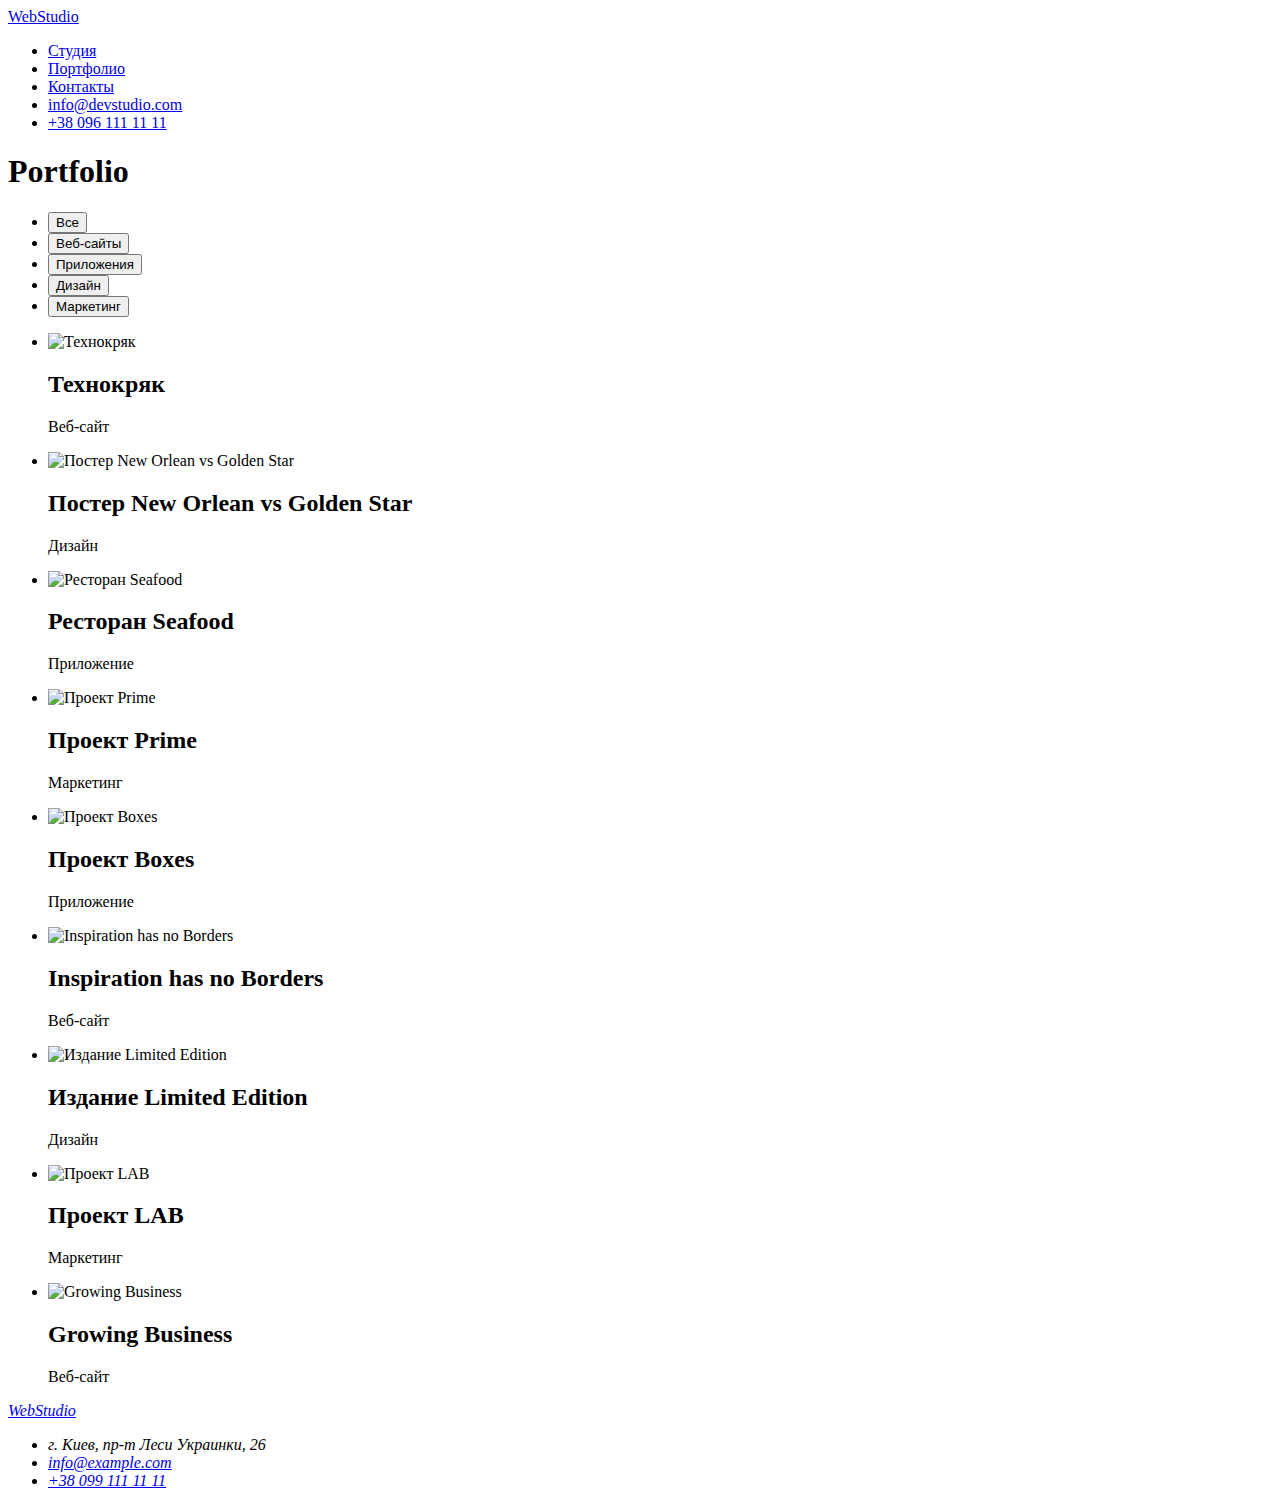
==== portfolio.html @ 1890d599 "Add files via upload" ====
<!DOCTYPE html>
<html lang="ru">
<head>
    <meta charset="UTF-8">
    <meta http-equiv="X-UA-Compatible" content="IE=edge">
    <meta name="viewport" content="width=device-width, initial-scale=1.0">
    <title>Portfolio</title>
    <link rel="stylesheet" href="./css/modern-normalize.css">
    <link rel="preconnect" href="https://fonts.gstatic.com">
    <link href="https://fonts.googleapis.com/css2?family=Raleway:wght@700&family=Roboto:wght@400;500;700&display=swap" rel="stylesheet"> 
    <link rel="stylesheet" href="./css/styles.css">
</head>
    <body>
        <header class="header">
            <div class="container">
                <div class="logo">
                    <a href="#" class="web">Web<span class="studio1">Studio</span></a>
                </div>                      
                    <ul class="menu">
                        <div>
                            <nav class="nav">
                            <li class="link"><a href="./index.html" >Студия</a></li>
                            <li class="active"><a href="#">Портфолио</a></li>
                            <li class="link"><a href="#contacts">Контакты</a></li>
                        
                            </nav>    
                        </div>
    
                                
                        <div class="contacts">   
                            <li><a href="mailto:info@devstudio.com">info@devstudio.com</a></li>
                            <li><a href="tel:+380961111111">+38 096 111 11 11</a></li>
                        </div>                                
                    </ul>           
            </div>     
        </header>
    <main>
        <section>
            <div class="container">
                <h1 class="hero-portfolio">Portfolio</h1>
                <div>             
                    <ul class="bar-buttons">
                        <li><button type="button" class="all">Все</button></li>
                        <li><button type="button" class="filtr-web">Веб-сайты</button></li>
                        <li><button type="button" class="filtr-app">Приложения</button></li>
                        <li><button type="button" class="filtr-design">Дизайн</button></li>
                        <li><button type="button" class="filtr-market">Маркетинг</button></li>
                    </ul>                   
                </div>
                <div class="portfolio">
                    <ul class="card-set">
                        <li class="item">
                            <div class="card">
                                <div class="card-thumb">
                                    <img src="./images/techno.jpg" alt="Технокряк">
                                </div>
                                <div class="card-content">
                                    <h2 class="project-title">Технокряк</h2>
                                    <p>Веб-сайт</p> 
                                </div>
                                  
                            </div>
                        </li>

                        <li class="item">
                            <div class="card">
                                <div class="card-thumb">
                                    <img src="./images/neworlean.jpg" alt="Постер New Orlean vs Golden Star">
                                </div>
                                <div class="card-content">
                                    <h2 class="project-title">Постер New Orlean vs Golden Star</h2>
                                    <p>Дизайн</p>
                                </div>
                                
                                                             
                            </div>
                        </li>

                        <li class="item">
                            <div class="card">
                                <div class="card-thumb">
                                    <img src="./images/seafood.jpg" alt="Ресторан Seafood">
                                </div>
                                <div class="card-content">
                                   <h2 class="project-title">Ресторан Seafood</h2>
                                    <p>Приложение</p> 
                                </div>
                                                                
                            </div>
                        </li>

                        <li class="item">
                            <div class="card">
                                <div class="card-thumb">
                                    <img src="./images/prime.jpg" alt="Проект Prime">
                                </div>
                                <div class="card-content">
                                    <h2 class="project-title">Проект Prime</h2>
                                    <p>Маркетинг</p>
                                </div>
                                                                
                            </div>
                        </li>

                        <li class="item">
                            <div class="card">
                                <div class="card-thumb">
                                    <img src="./images/boxes.jpg" alt="Проект Boxes">
                                </div>
                                <div class="card-content">
                                    <h2 class="project-title">Проект Boxes</h2>
                                    <p>Приложение</p>
                                </div>
                                                                
                            </div>
                        </li>

                        <li class="item">
                            <div class="card">
                                <div class="card-thumb">
                                    <img src="./images/inspiration.jpg" alt="Inspiration has no Borders">
                                </div>
                                <div class="card-content">
                                    <h2 class="project-title">Inspiration has no Borders</h2>
                                    <p>Веб-сайт</p>
                                </div>
                                                                
                            </div>
                        </li>

                        <li class="item">
                            <div class="card">
                                <div class="card-thumb">
                                    <img src="./images/limited.jpg" alt="Издание Limited Edition">
                                </div>
                                <div class="card-content">
                                    <h2 class="project-title">Издание Limited Edition</h2>
                                    <p>Дизайн</p>
                                </div>
                                                                
                            </div>
                        </li>

                        <li class="item">
                            <div class="card">
                                <div class="card-thumb">
                                    <img src="./images/lab.jpg" alt="Проект LAB">
                                </div>
                                <div class="card-content">
                                    <h2 class="project-title">Проект LAB</h2>
                                    <p>Маркетинг</p> 
                                </div>
                                                               
                            </div>
                        </li>
                        
                        <li class="item">
                            <div class="card">
                                <div class="card-thumb">
                                    <img src="./images/business.jpg" alt="Growing Business">
                                </div>
                                <div class="card-content">
                                   <h2 class="project-title">Growing Business</h2>
                                    <p>Веб-сайт</p> 
                                </div>
                                                                
                            </div>
                        </li>
                    </ul>
                </div>
            </div>    
        </section>
    </main>
    <footer class="footer">
        <div class="container">
            <address id="contacts" class="adress"> 
                <div class="logo"><a href="#" class="web">Web<span class="studio2">Studio</span></a></div>
                <ul>
                    <li>
                        г. Киев, пр-т Леси Украинки, 26
                    </li>
                    <li class="adress-link">
                        <a href="mailto:info@example.com">info@example.com</a>
                    </li>
                    <li class="adress-link">
                        <a href="tel:+380991111111">+38 099 111 11 11</a>
                    </li>
                </ul> 
            </address>
        </div>
    </footer>
    </body>
</html>
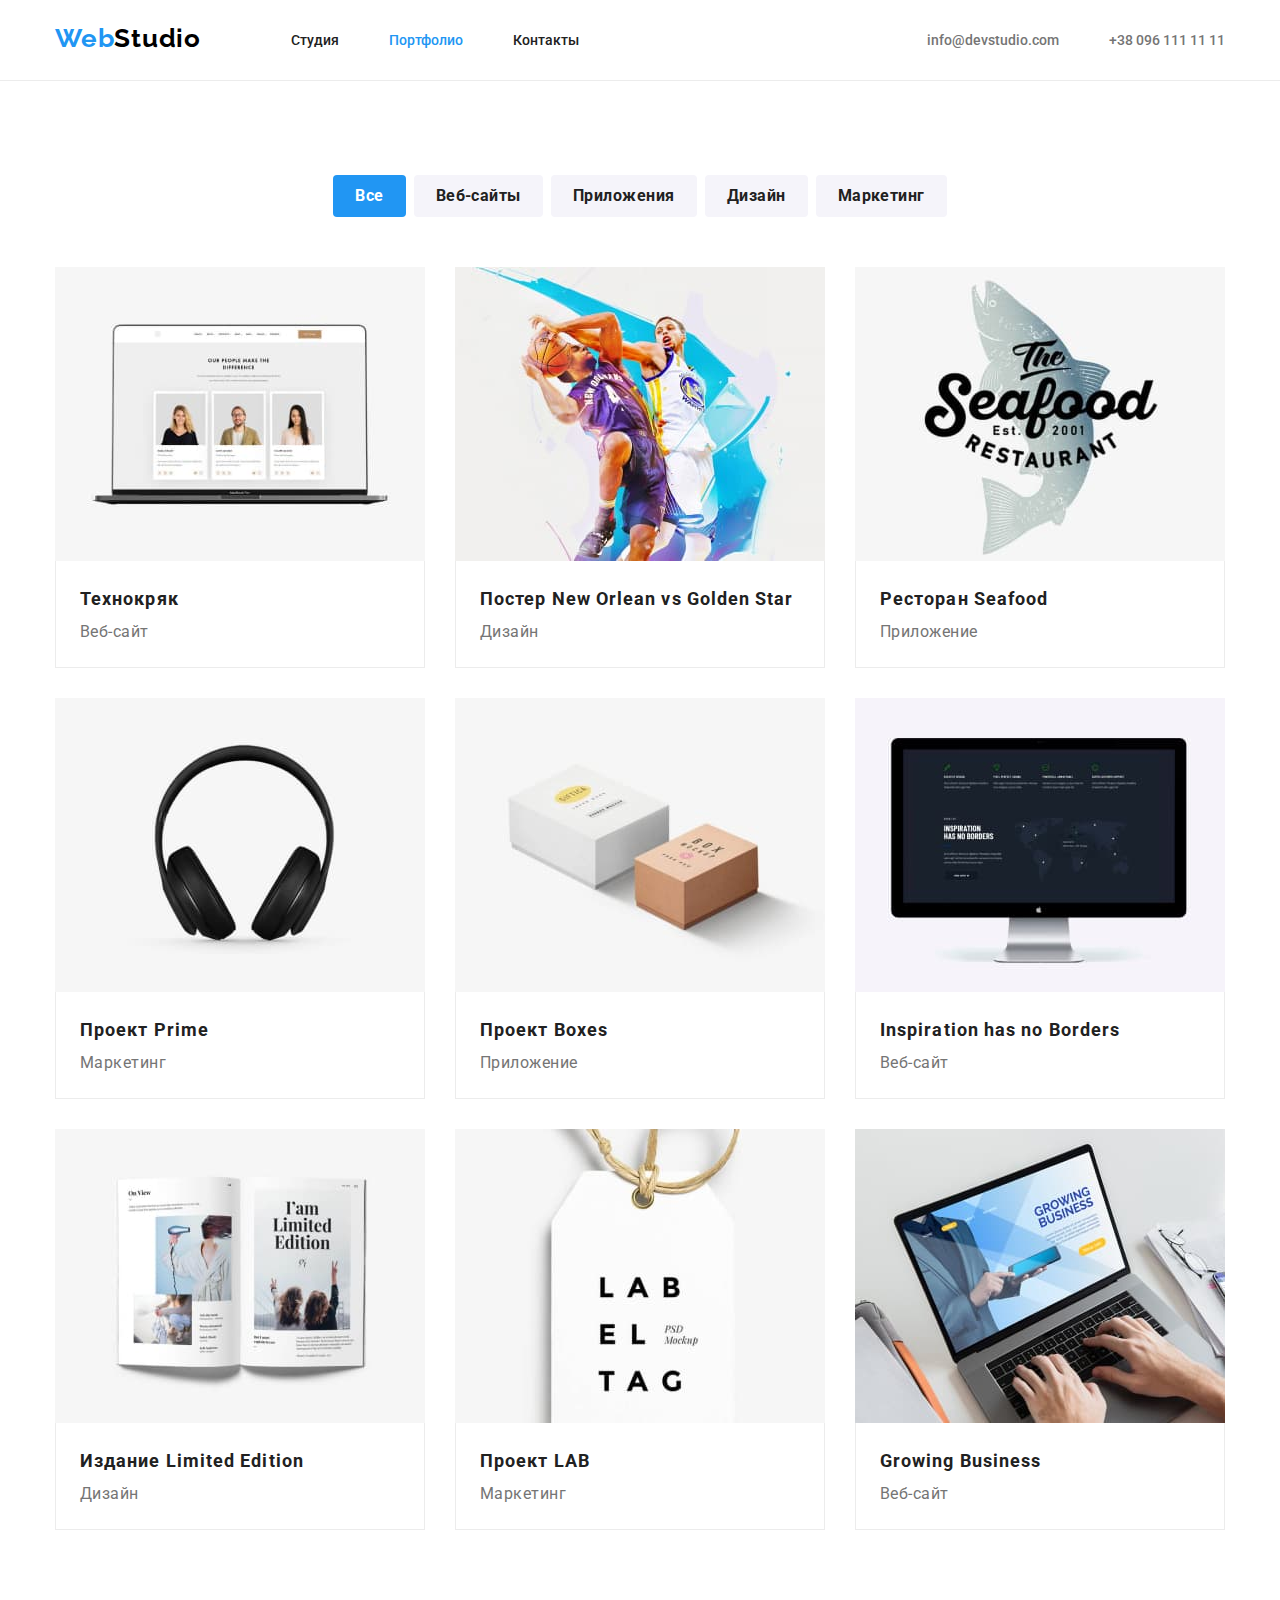
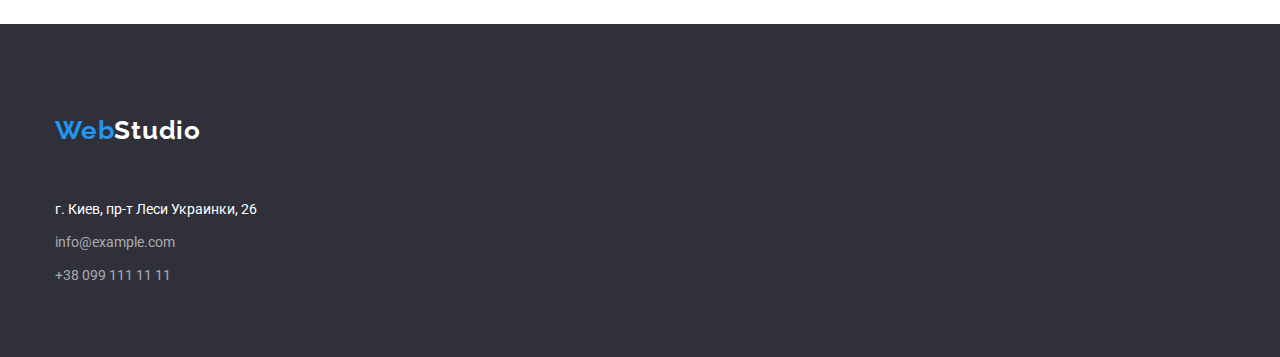
==== commit 0440ceee: "sprite" ====
--- a/portfolio.html
+++ b/portfolio.html
@@ -13,162 +13,173 @@
     <body>
         <header class="header">
             <div class="container">
-                <div class="logo">
-                    <a href="#" class="web">Web<span class="studio1">Studio</span></a>
-                </div>                      
+                <nav class="nav">
+                    <div class="logo">
+                        <a href="#" class="web">Web<span class="studio1">Studio</span></a>
+                    </div> 
+
                     <ul class="menu">
-                        <div>
-                            <nav class="nav">
-                            <li class="link"><a href="./index.html" >Студия</a></li>
-                            <li class="active"><a href="#">Портфолио</a></li>
-                            <li class="link"><a href="#contacts">Контакты</a></li>
-                        
-                            </nav>    
-                        </div>
-    
-                                
-                        <div class="contacts">   
-                            <li><a href="mailto:info@devstudio.com">info@devstudio.com</a></li>
-                            <li><a href="tel:+380961111111">+38 096 111 11 11</a></li>
-                        </div>                                
-                    </ul>           
+                        <li class="link">
+                            <a href="./index.html" >Студия</a>
+                        </li>
+
+                        <li class="active">
+                            <a href="#portfolio">Портфолио</a>
+                        </li>
+
+                        <li class="link">
+                            <a href="#contacts">Контакты</a>
+                        </li>
+                    </ul>                                   
+                </nav>
+
+                <ul class="contacts">  
+                    <li>
+                        <a href="mailto:info@devstudio.com">info@devstudio.com</a>
+                    </li>
+
+                    <li>
+                        <a href="tel:+380961111111">+38 096 111 11 11</a>
+                    </li>
+                </ul>                                                                                
             </div>     
         </header>
     <main>
-        <section>
+        <section class="section portfolio">
             <div class="container">
                 <h1 class="hero-portfolio">Portfolio</h1>
-                <div>             
-                    <ul class="bar-buttons">
-                        <li><button type="button" class="all">Все</button></li>
-                        <li><button type="button" class="filtr-web">Веб-сайты</button></li>
-                        <li><button type="button" class="filtr-app">Приложения</button></li>
-                        <li><button type="button" class="filtr-design">Дизайн</button></li>
-                        <li><button type="button" class="filtr-market">Маркетинг</button></li>
-                    </ul>                   
-                </div>
-                <div class="portfolio">
-                    <ul class="card-set">
-                        <li class="item">
-                            <div class="card">
-                                <div class="card-thumb">
-                                    <img src="./images/techno.jpg" alt="Технокряк">
-                                </div>
-                                <div class="card-content">
-                                    <h2 class="project-title">Технокряк</h2>
-                                    <p>Веб-сайт</p> 
-                                </div>
-                                  
-                            </div>
-                        </li>
-
-                        <li class="item">
-                            <div class="card">
-                                <div class="card-thumb">
-                                    <img src="./images/neworlean.jpg" alt="Постер New Orlean vs Golden Star">
-                                </div>
-                                <div class="card-content">
-                                    <h2 class="project-title">Постер New Orlean vs Golden Star</h2>
-                                    <p>Дизайн</p>
-                                </div>
+             
+                <ul class="bar-buttons">
+                    <li><button type="button" class="all">Все</button></li>
+                    <li><button type="button" class="filtr-web">Веб-сайты</button></li>
+                    <li><button type="button" class="filtr-app">Приложения</button></li>
+                    <li><button type="button" class="filtr-design">Дизайн</button></li>
+                    <li><button type="button" class="filtr-market">Маркетинг</button></li>
+                </ul>                   
+        
+            
+                <ul class="card-set">
+                    <li class="item">
+                        <div class="card">
+                            <div class="card-thumb">
+                                <img src="./images/techno.jpg" alt="Технокряк">
+                            </div>
+                            <div class="card-content">
+                                <h2 class="project-title">Технокряк</h2>
+                                <p>Веб-сайт</p> 
+                            </div>
                                 
-                                                             
-                            </div>
-                        </li>
-
-                        <li class="item">
-                            <div class="card">
-                                <div class="card-thumb">
-                                    <img src="./images/seafood.jpg" alt="Ресторан Seafood">
-                                </div>
-                                <div class="card-content">
-                                   <h2 class="project-title">Ресторан Seafood</h2>
-                                    <p>Приложение</p> 
-                                </div>
-                                                                
-                            </div>
-                        </li>
-
-                        <li class="item">
-                            <div class="card">
-                                <div class="card-thumb">
-                                    <img src="./images/prime.jpg" alt="Проект Prime">
-                                </div>
-                                <div class="card-content">
-                                    <h2 class="project-title">Проект Prime</h2>
-                                    <p>Маркетинг</p>
-                                </div>
-                                                                
-                            </div>
-                        </li>
-
-                        <li class="item">
-                            <div class="card">
-                                <div class="card-thumb">
-                                    <img src="./images/boxes.jpg" alt="Проект Boxes">
-                                </div>
-                                <div class="card-content">
-                                    <h2 class="project-title">Проект Boxes</h2>
-                                    <p>Приложение</p>
-                                </div>
-                                                                
-                            </div>
-                        </li>
-
-                        <li class="item">
-                            <div class="card">
-                                <div class="card-thumb">
-                                    <img src="./images/inspiration.jpg" alt="Inspiration has no Borders">
-                                </div>
-                                <div class="card-content">
-                                    <h2 class="project-title">Inspiration has no Borders</h2>
-                                    <p>Веб-сайт</p>
-                                </div>
-                                                                
-                            </div>
-                        </li>
-
-                        <li class="item">
-                            <div class="card">
-                                <div class="card-thumb">
-                                    <img src="./images/limited.jpg" alt="Издание Limited Edition">
-                                </div>
-                                <div class="card-content">
-                                    <h2 class="project-title">Издание Limited Edition</h2>
-                                    <p>Дизайн</p>
-                                </div>
-                                                                
-                            </div>
-                        </li>
-
-                        <li class="item">
-                            <div class="card">
-                                <div class="card-thumb">
-                                    <img src="./images/lab.jpg" alt="Проект LAB">
-                                </div>
-                                <div class="card-content">
-                                    <h2 class="project-title">Проект LAB</h2>
-                                    <p>Маркетинг</p> 
-                                </div>
-                                                               
-                            </div>
-                        </li>
-                        
-                        <li class="item">
-                            <div class="card">
-                                <div class="card-thumb">
-                                    <img src="./images/business.jpg" alt="Growing Business">
-                                </div>
-                                <div class="card-content">
-                                   <h2 class="project-title">Growing Business</h2>
-                                    <p>Веб-сайт</p> 
-                                </div>
-                                                                
-                            </div>
-                        </li>
-                    </ul>
-                </div>
-            </div>    
+                        </div>
+                    </li>
+
+                    <li class="item">
+                        <div class="card">
+                            <div class="card-thumb">
+                                <img src="./images/neworlean.jpg" alt="Постер New Orlean vs Golden Star">
+                            </div>
+                            <div class="card-content">
+                                <h2 class="project-title">Постер New Orlean vs Golden Star</h2>
+                                <p>Дизайн</p>
+                            </div>
+                            
+                                                            
+                        </div>
+                    </li>
+
+                    <li class="item">
+                        <div class="card">
+                            <div class="card-thumb">
+                                <img src="./images/seafood.jpg" alt="Ресторан Seafood">
+                            </div>
+                            <div class="card-content">
+                                <h2 class="project-title">Ресторан Seafood</h2>
+                                <p>Приложение</p> 
+                            </div>
+                                                            
+                        </div>
+                    </li>
+
+                    <li class="item">
+                        <div class="card">
+                            <div class="card-thumb">
+                                <img src="./images/prime.jpg" alt="Проект Prime">
+                            </div>
+                            <div class="card-content">
+                                <h2 class="project-title">Проект Prime</h2>
+                                <p>Маркетинг</p>
+                            </div>
+                                                            
+                        </div>
+                    </li>
+
+                    <li class="item">
+                        <div class="card">
+                            <div class="card-thumb">
+                                <img src="./images/boxes.jpg" alt="Проект Boxes">
+                            </div>
+                            <div class="card-content">
+                                <h2 class="project-title">Проект Boxes</h2>
+                                <p>Приложение</p>
+                            </div>
+                                                            
+                        </div>
+                    </li>
+
+                    <li class="item">
+                        <div class="card">
+                            <div class="card-thumb">
+                                <img src="./images/inspiration.jpg" alt="Inspiration has no Borders">
+                            </div>
+                            <div class="card-content">
+                                <h2 class="project-title">Inspiration has no Borders</h2>
+                                <p>Веб-сайт</p>
+                            </div>
+                                                            
+                        </div>
+                    </li>
+
+                    <li class="item">
+                        <div class="card">
+                            <div class="card-thumb">
+                                <img src="./images/limited.jpg" alt="Издание Limited Edition">
+                            </div>
+                            <div class="card-content">
+                                <h2 class="project-title">Издание Limited Edition</h2>
+                                <p>Дизайн</p>
+                            </div>
+                                                            
+                        </div>
+                    </li>
+
+                    <li class="item">
+                        <div class="card">
+                            <div class="card-thumb">
+                                <img src="./images/lab.jpg" alt="Проект LAB">
+                            </div>
+                            <div class="card-content">
+                                <h2 class="project-title">Проект LAB</h2>
+                                <p>Маркетинг</p> 
+                            </div>
+                                                            
+                        </div>
+                    </li>
+                    
+                    <li class="item">
+                        <div class="card">
+                            <div class="card-thumb">
+                                <img src="./images/business.jpg" alt="Growing Business">
+                            </div>
+                            <div class="card-content">
+                                <h2 class="project-title">Growing Business</h2>
+                                <p>Веб-сайт</p> 
+                            </div>
+                                                            
+                        </div>
+                    </li>
+            
+        
+                </ul>
+            </div>
         </section>
     </main>
     <footer class="footer">
--- a/css/styles.css
+++ b/css/styles.css
@@ -0,0 +1,402 @@
+:root {
+    --pretty-color: #2196F3;
+    --while-color: #FFFFFF;
+    --header-color: #212121;
+    --text-color: #757575;
+    --border-color: #ECECEC;
+    --background-about-color: #2F303A;
+    --backgroung-team-color: #F5F4FA;
+    --footer-color: #2F303A;
+    --adress-link-color: rgba(255, 255, 255, 0.6);
+    --main-font: Roboto, sans-serif;
+    --logo-font: Raleway, sans-serif;
+    --black-color: #000000;
+    --button-color: #F5F4FA;
+    --button-hover: #188CE8;
+    --body-color: #E5E5E5;
+    --card-set-gap: 30px;
+
+
+}
+/*------Global Styles------*/
+html {
+    box-sizing: border-box;
+    /* width: 1600px;
+    background-color: var(--body-color); */
+
+}
+*,
+::before,
+::after
+{
+ 
+    margin: 0 auto;
+    padding: 0;
+}
+
+body {
+    font-family: var(--main-font);
+    text-decoration: none;
+    background-color:var(--body-color) ;
+    color: var(--text-color);
+    background-color: var(--while-color);
+}
+/* header,
+
+section,
+footer {
+    width: 1600px;
+    background-color: var(--while-color);
+} */
+ul {
+    list-style: none;
+    margin: 0; 
+
+} 
+a {
+    display: inline-block;
+    color: inherit;
+    text-decoration: none;
+}
+
+img {
+    display: block;
+    max-width: 100%;
+}
+
+.container {
+    width: 1200px;
+    padding: 0 15px; 
+
+}
+.section {
+  
+    padding-top: 94px;
+    padding-bottom: 94px;
+ }
+ /* section .container {
+    padding-top: 94px;
+    padding-bottom: 94px;
+ } */
+
+
+/*-------Header Section---------*/
+.header {
+    box-sizing: border-box;
+    background-color: var(--while-color);
+    color: var(--header-color);
+    font-weight: 500;
+    font-size: 14px;
+    border-bottom: solid 1px var(--border-color);
+
+}
+
+/*---Logo---*/
+.logo {
+    padding-top: 24px;
+    padding-bottom: 25px;
+    margin-left: 0;
+    margin-right: 40px;
+    font-family: var(--logo-font);
+    font-size: 26px;
+    font-weight: 700;
+    letter-spacing: 0.03em;
+    align-items: center;
+}
+.web {
+    color: var(--pretty-color);   
+}
+.studio1 {
+    color: var(--black-color);
+}
+
+.studio2 {
+    color: var(--while-color);
+}
+/*---Logo---*/
+
+ .header .container { 
+    display: flex;
+    align-items: center;
+} 
+
+ .menu {   
+    display: flex;
+ } 
+.menu a {
+    padding: 32px 0;
+}
+ 
+.nav { 
+display: flex;
+margin-left: 0;
+margin-right: auto;
+}
+
+.nav li {
+    display: flex;
+    margin-left: 50px;
+
+}
+
+.contacts {
+     display: flex;
+    margin-right: 0;
+    color: var(--text-color);
+ }  
+.contacts li {
+    margin-left: 50px;
+}
+ .contacts a {
+    padding: 32px 0;
+ } 
+
+.nav a:hover,
+.nav a:focus,
+.contacts a:hover,
+.contacts a:focus
+ {
+    color: var(--pretty-color);
+}
+.active {
+    color: var(--pretty-color);
+}
+/*----------Hero Section--------*/
+.icon {
+    fill: var(--pretty-color);
+    stroke: var(--pretty-color);
+}
+.hero {
+    height: 600px;
+    background-color: var(--background-about-color);
+    color: var(--header-color);
+    text-align: center;
+    font-size: 36px;
+    font-weight: 700;
+}
+.hero-content {
+    width: 660px;
+    color: var(--while-color);
+    padding-top: 106px;
+
+}
+.hero-title {
+    font-size: 44px;
+    font-weight: 900;
+    line-height: 1.363;
+    letter-spacing: 0.06em;
+    text-transform: uppercase;
+    margin-bottom: 30px;
+  
+}
+
+.sign-in {
+    font-size: 16px;
+    font-weight: 700;
+    line-height: 1.875;
+    padding: 10px 32px; 
+    background-color: var(--pretty-color);
+    color: var(--while-color);
+    border: 0;
+    border-radius: 4px;
+    cursor: pointer;
+}
+.sign-in:hover {
+    background-color: var(--button-hover);
+}
+
+/*----------Features Section---------*/
+.features {
+    font-size: 14px;
+    letter-spacing: 0.03em;
+    color: var(--text-color);    
+}    
+.features ul {
+    display: flex;
+}
+.features-title {
+    color: transparent;
+    font-size: 0;
+ 
+}
+.feature {
+    width: 270px;
+    margin-left: 0;
+    line-height: 1.714;
+    letter-spacing: 0.03em;
+}
+
+.feature-title {
+    font-size: 14px;
+    font-weight: bold;
+    color: var(--header-color);
+    text-transform: uppercase;
+    margin-bottom: 10px;
+}
+/*--------Studio Section---------*/
+ .studio {
+    font-size: 16px;
+    letter-spacing: 0.03em;
+    padding-top: 0;
+}
+/* .studio .container {
+    padding-top: 0;
+} */
+.studio ul {
+    display: flex;
+}
+ .studio-title {
+    color: var(--header-color);
+    font-size: 36px;
+    font-weight: bold;
+    margin-bottom: 50px;
+    text-align: center;
+}
+
+ /*--------Team Section-----------*/
+.team {
+    font-size: 16px;
+    letter-spacing: 0.03em;
+    background-color: var(--backgroung-team-color);
+    text-align: center;
+
+
+ }
+ .team ul {
+     display: flex;
+ }
+.team-title {
+    color: var(--header-color);
+    font-size: 36px;
+    font-weight: 700;
+    margin-bottom: 50px;
+    text-align: center;
+   
+ 
+}
+.member {
+    background: var(--while-color);
+    box-shadow: 0px 1px 3px rgba(0, 0, 0, 0.12),
+    0px 1px 1px rgba(0, 0, 0, 0.14), 
+    0px 2px 1px rgba(0, 0, 0, 0.2);
+    border-radius: 0px 0px 4px 4px;
+}
+.member p{
+    padding-bottom: 2em;
+}
+.name {
+    color: var(--header-color);
+    font-weight: 500;
+    text-align: center;
+    margin-top: 2.3em;
+    margin-bottom: 1em;
+} 
+
+
+/*------Footer Section-------*/   
+.footer {
+    /* width: 1600px; */
+    background-color: var(--footer-color);
+    box-sizing: border-box;
+    color:var(--while-color);
+    font-size: 14px;
+    line-height: 1.714;
+    padding-bottom: 60px;
+    padding-top: 60px;
+}
+.footer li {
+    margin-bottom: 9px;
+}
+.footer .logo {
+    margin-bottom: 20px;
+}
+.adress {
+    font-style: normal;
+   
+}
+.adress-link {
+    color: var(--adress-link-color);
+}
+
+.adress-link a:hover,
+.adress-link a:focus {
+    color: var(--pretty-color);
+}
+
+/*--------------------Portfolio--------------------------*/
+
+.hero-portfolio {
+   color: transparent;
+    font-size: 0; 
+}
+
+
+/* -------Buttons bar--------- */
+
+.bar-buttons {
+    display: flex;
+    justify-content: center;
+    margin-bottom: 50px;
+}
+.bar-buttons li {
+    margin: 0 4px;
+}
+button {
+    font-size: 16px;
+    font-weight: 700;
+    line-height: 1.875;
+    padding: 6px 22px; 
+    letter-spacing: 0.03em;
+    background-color: var(--button-color);
+    color: var(--header-color);
+    border: 0;
+    border-radius: 4px;
+    cursor: pointer;   
+}
+
+.all,
+button:focus,
+button:hover {
+    background-color: var(--pretty-color);
+    color: var(--while-color);
+} 
+
+/* ----------Projects----------- */
+.portfolio {
+
+    font-size: 16px;
+    color: var(--text-color);
+    line-height: 1.875;
+    letter-spacing: 0.03em;
+}
+
+.card-set {
+    display: flex;
+    flex-wrap: wrap;
+    margin: 0;
+    padding: 0;
+    margin-left: calc( -1 * var(--card-set-gap));
+    margin-top: calc( -1 * var(--card-set-gap));
+
+}
+
+.card-set > .item {
+    
+    flex-basis: (100% / 3 - 30px);
+    margin-left: var(--card-set-gap);
+    margin-top: var(--card-set-gap);
+}
+.project-title {
+    color: var(--header-color);
+    font-size: 18px;
+    font-weight: 700;
+    line-height: 2;
+    letter-spacing: 0.06em;
+}
+.card-content {
+    padding: 20px 24px;
+    border-left: 1px solid var(--border-color);
+    border-right: 1px solid var(--border-color);
+    border-bottom: 1px solid var(--border-color);
+} 
+
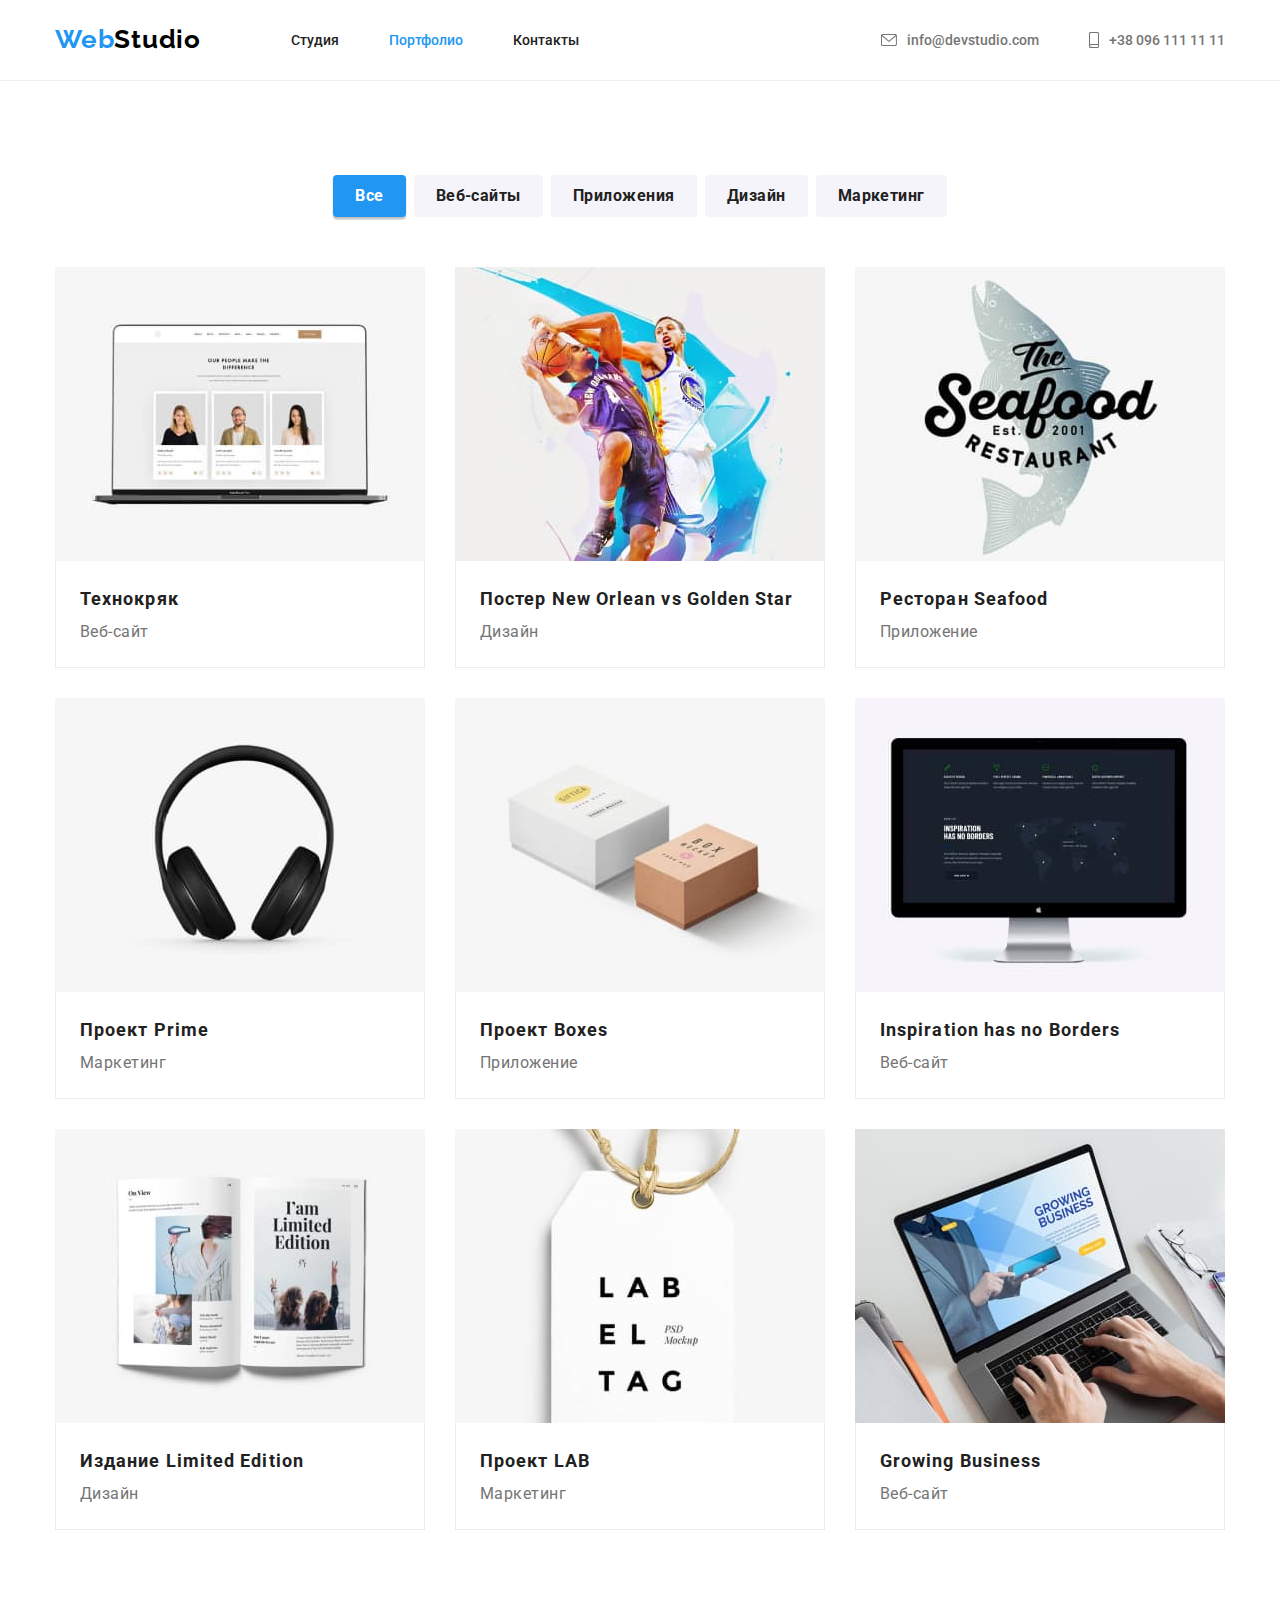
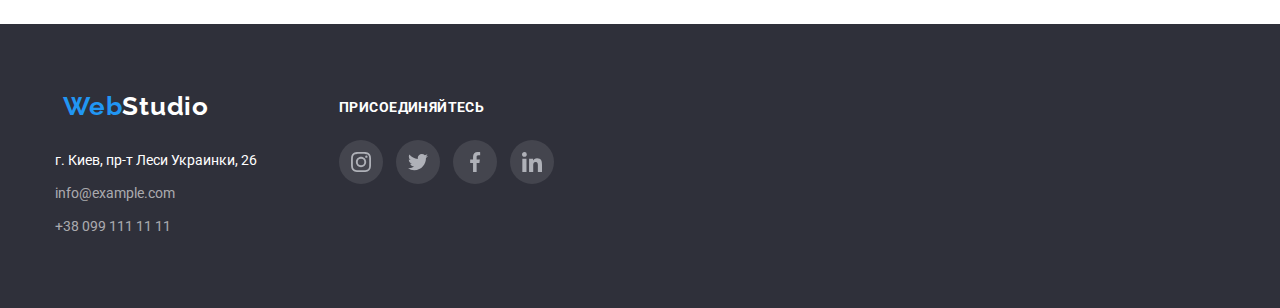
==== commit 6fadcdd6: "homework 4" ====
--- a/portfolio.html
+++ b/portfolio.html
@@ -34,14 +34,19 @@
                 </nav>
 
                 <ul class="contacts">  
-                    <li>
-                        <a href="mailto:info@devstudio.com">info@devstudio.com</a>
-                    </li>
-
-                    <li>
-                        <a href="tel:+380961111111">+38 096 111 11 11</a>
-                    </li>
-                </ul>                                                                                
+                    <li class="contact">
+                        <a href="mailto:info@devstudio.com">
+                            <svg class="contacts-icon envelope">
+                                <use href="./images/icons/sprite.svg#icon-envelope"></use></svg>
+                            info@devstudio.com</a>
+                    </li>
+                    <li class="contact">
+                        <a href="tel:+380961111111">
+                            <svg class="contacts-icon smartphone">
+                                <use href="./images/icons/sprite.svg#icon-smartphone"></use></svg> 
+                            +38 096 111 11 11</a>
+                    </li>
+                </ul>                                                                                  
             </div>     
         </header>
     <main>
@@ -59,7 +64,7 @@
         
             
                 <ul class="card-set">
-                    <li class="item">
+                    <li class="item project">
                         <div class="card">
                             <div class="card-thumb">
                                 <img src="./images/techno.jpg" alt="Технокряк">
@@ -72,7 +77,7 @@
                         </div>
                     </li>
 
-                    <li class="item">
+                    <li class="item project">
                         <div class="card">
                             <div class="card-thumb">
                                 <img src="./images/neworlean.jpg" alt="Постер New Orlean vs Golden Star">
@@ -86,7 +91,7 @@
                         </div>
                     </li>
 
-                    <li class="item">
+                    <li class="item project">
                         <div class="card">
                             <div class="card-thumb">
                                 <img src="./images/seafood.jpg" alt="Ресторан Seafood">
@@ -99,7 +104,7 @@
                         </div>
                     </li>
 
-                    <li class="item">
+                    <li class="item project">
                         <div class="card">
                             <div class="card-thumb">
                                 <img src="./images/prime.jpg" alt="Проект Prime">
@@ -112,7 +117,7 @@
                         </div>
                     </li>
 
-                    <li class="item">
+                    <li class="item project">
                         <div class="card">
                             <div class="card-thumb">
                                 <img src="./images/boxes.jpg" alt="Проект Boxes">
@@ -125,7 +130,7 @@
                         </div>
                     </li>
 
-                    <li class="item">
+                    <li class="item project">
                         <div class="card">
                             <div class="card-thumb">
                                 <img src="./images/inspiration.jpg" alt="Inspiration has no Borders">
@@ -138,7 +143,7 @@
                         </div>
                     </li>
 
-                    <li class="item">
+                    <li class="item project">
                         <div class="card">
                             <div class="card-thumb">
                                 <img src="./images/limited.jpg" alt="Издание Limited Edition">
@@ -151,7 +156,7 @@
                         </div>
                     </li>
 
-                    <li class="item">
+                    <li class="item project">
                         <div class="card">
                             <div class="card-thumb">
                                 <img src="./images/lab.jpg" alt="Проект LAB">
@@ -164,7 +169,7 @@
                         </div>
                     </li>
                     
-                    <li class="item">
+                    <li class="item project">
                         <div class="card">
                             <div class="card-thumb">
                                 <img src="./images/business.jpg" alt="Growing Business">
@@ -198,6 +203,46 @@
                     </li>
                 </ul> 
             </address>
+            <div class="socialmedia">
+                <h2>присоединяйтесь</h2>
+                <ul class="icons-list">
+                    <li>
+                        <a href="#">
+                            <svg class="icon">
+                                <use href="./images/icons/sprite.svg#icon-instagram">
+                                </use>
+                            </svg>
+                        </a>
+                    </li>
+         
+                    <li>
+                        <a href="#">
+                            <svg class="icon">
+                                <use href="./images/icons/sprite.svg#icon-twitter">
+                                </use>
+                            </svg>
+                        </a>
+                    </li>
+
+                    <li>
+                        <a href="#">
+                            <svg class="icon">
+                                <use href="./images/icons/sprite.svg#icon-facebook">
+                                </use>
+                            </svg>
+                        </a>
+                    </li>
+
+                    <li>
+                        <a href="#">
+                            <svg class="icon">
+                                <use href="./images/icons/sprite.svg#icon-linkedin">
+                                </use>
+                            </svg>
+                        </a>
+                    </li>
+                </ul>    
+            </div>
         </div>
     </footer>
     </body>
--- a/css/styles.css
+++ b/css/styles.css
@@ -15,15 +15,15 @@
     --button-hover: #188CE8;
     --body-color: #E5E5E5;
     --card-set-gap: 30px;
+    --icon-color: #afb1b8;
+    --footer-icon: rgba(255, 255, 255, 0.1);
+    --hero-background: url(../images/background.jpg);
 
 
 }
 /*------Global Styles------*/
 html {
     box-sizing: border-box;
-    /* width: 1600px;
-    background-color: var(--body-color); */
-
 }
 *,
 ::before,
@@ -41,13 +41,7 @@
     color: var(--text-color);
     background-color: var(--while-color);
 }
-/* header,
-
-section,
-footer {
-    width: 1600px;
-    background-color: var(--while-color);
-} */
+
 ul {
     list-style: none;
     margin: 0; 
@@ -74,12 +68,7 @@
     padding-top: 94px;
     padding-bottom: 94px;
  }
- /* section .container {
-    padding-top: 94px;
-    padding-bottom: 94px;
- } */
-
-
+ 
 /*-------Header Section---------*/
 .header {
     box-sizing: border-box;
@@ -93,8 +82,7 @@
 
 /*---Logo---*/
 .logo {
-    padding-top: 24px;
-    padding-bottom: 25px;
+    display: flex;
     margin-left: 0;
     margin-right: 40px;
     font-family: var(--logo-font);
@@ -113,7 +101,44 @@
 .studio2 {
     color: var(--while-color);
 }
-/*---Logo---*/
+/* ----------Icons-------------- */
+
+.icon {
+
+    width: 20px;
+    height: 20px;
+}
+.icons-list {
+    margin-bottom: 30px;    
+}
+.icons-list :not(:first-child) {
+    margin-left: 10px;
+}
+.icons-list a {
+    padding: 12px;
+}
+
+ .icons-list li {
+    display: inline-block;
+    fill: var(--icon-color);
+    width: 44px;
+    height: 44px;
+    border-radius: 50%;
+    
+ }
+ .icons-list li:active,
+ .icons-list li:hover {
+     background: var(--pretty-color);
+     fill: var(--while-color);
+   
+ }
+ 
+ 
+ .feature-icon {
+     width: 70px;
+     height: 70px;
+     margin: 25px 100px 55px 100px;
+ }
 
  .header .container { 
     display: flex;
@@ -147,10 +172,26 @@
 .contacts li {
     margin-left: 50px;
 }
- .contacts a {
-    padding: 32px 0;
+ .contact a {
+    height: 80px;
+    display: flex;
+    align-items: center;
+    font-size: 14px;
+    line-height: 16px;
+    
  } 
-
+ .contacts-icon {
+     margin-right: 10px;
+     fill: currentColor;
+ }
+ .envelope {
+     width: 16px;
+     height: 12px;    
+ }
+ .smartphone {
+     width: 10px;
+     height: 16px;
+ }
 .nav a:hover,
 .nav a:focus,
 .contacts a:hover,
@@ -162,13 +203,11 @@
     color: var(--pretty-color);
 }
 /*----------Hero Section--------*/
-.icon {
-    fill: var(--pretty-color);
-    stroke: var(--pretty-color);
-}
+
 .hero {
+    width: 1600px;
+    background-image: linear-gradient( to right, rgba(47, 48, 58, 0.4), rgba(47, 48, 58, 0.4) ), url(../images/background.jpg);
     height: 600px;
-    background-color: var(--background-about-color);
     color: var(--header-color);
     text-align: center;
     font-size: 36px;
@@ -234,14 +273,12 @@
     margin-bottom: 10px;
 }
 /*--------Studio Section---------*/
+
  .studio {
     font-size: 16px;
     letter-spacing: 0.03em;
     padding-top: 0;
 }
-/* .studio .container {
-    padding-top: 0;
-} */
 .studio ul {
     display: flex;
 }
@@ -253,6 +290,9 @@
     text-align: center;
 }
 
+.studio-items:first-child {
+    margin-left: 0;
+}
  /*--------Team Section-----------*/
 .team {
     font-size: 16px;
@@ -262,7 +302,7 @@
 
 
  }
- .team ul {
+ .members {
      display: flex;
  }
 .team-title {
@@ -282,7 +322,7 @@
     border-radius: 0px 0px 4px 4px;
 }
 .member p{
-    padding-bottom: 2em;
+    margin-bottom: 15px;
 }
 .name {
     color: var(--header-color);
@@ -292,10 +332,69 @@
     margin-bottom: 1em;
 } 
 
+/* -------Clients Section----- */
+.clients-title {
+    color: var(--header-color);
+    font-size: 36px;
+    font-weight: 700;
+    margin-bottom: 50px;
+    text-align: center;
+}
+.clients-list {
+    display: flex;
+}
+
+.clients-list a {
+    display: flex;
+    align-items: center;
+    width: 170px;
+    height: 92px;
+    color: var(--icon-color);
+    border: 1px solid var(--icon-color);
+    border-radius: 4px;
+    
+}
+
+.clients-list a:hover,
+.clients-list a:active {
+    border-color: var(--pretty-color);
+    color: var(--pretty-color);
+}
+/*----------Company Logo----- */
+
+.group1 {
+    width: 41px;
+    height: 46.7px;
+    fill: currentColor;
+}
+.group2 {
+    width: 40px;
+    height: 52px;
+    fill: currentColor;
+}
+.group3 {
+    width: 43.46px;
+    height: 41.18px;
+    fill: currentColor;
+}
+.group4 {
+    width: 84.44px;
+    height: 40.62px;
+    fill: currentColor;
+}
+.group5 {
+    width: 62.54px;
+    height: 45.43px;
+    fill: currentColor;
+}
+.group6 {
+    width: 93.79px;
+    height: 43.93px;
+    fill: currentColor;
+}
 
 /*------Footer Section-------*/   
 .footer {
-    /* width: 1600px; */
     background-color: var(--footer-color);
     box-sizing: border-box;
     color:var(--while-color);
@@ -304,24 +403,45 @@
     padding-bottom: 60px;
     padding-top: 60px;
 }
+.footer .container {
+    display: flex;
+
+}
+
 .footer li {
     margin-bottom: 9px;
 }
 .footer .logo {
+    padding-top: 0;
     margin-bottom: 20px;
 }
 .adress {
     font-style: normal;
+    margin-left: 0;
+    margin-right: 82px;
    
 }
 .adress-link {
     color: var(--adress-link-color);
 }
-
+.socialmedia {
+    margin-left: 0;
+}
+.socialmedia h2 {
+    font-size: 14px;
+    text-transform: uppercase;
+    letter-spacing: 0.03em;
+    margin-top: 12px;
+    margin-bottom: 20px;
+}
+.socialmedia li {
+    background: var(--footer-icon);
+}
 .adress-link a:hover,
 .adress-link a:focus {
     color: var(--pretty-color);
 }
+
 
 /*--------------------Portfolio--------------------------*/
 
@@ -359,6 +479,9 @@
 button:hover {
     background-color: var(--pretty-color);
     color: var(--while-color);
+    box-shadow: 0px 3px 1px rgba(0, 0, 0, 0.1),
+     0px 1px 2px rgba(0, 0, 0, 0.08),
+     0px 2px 2px rgba(0, 0, 0, 0.12);
 } 
 
 /* ----------Projects----------- */
@@ -386,6 +509,13 @@
     margin-left: var(--card-set-gap);
     margin-top: var(--card-set-gap);
 }
+.project:hover {
+    box-shadow: 0px 1px 1px
+     rgba(0, 0, 0, 0.12),
+     0px 4px 4px rgba(0, 0, 0, 0.06), 
+     1px 4px 6px rgba(0, 0, 0, 0.16);
+
+}
 .project-title {
     color: var(--header-color);
     font-size: 18px;
@@ -398,5 +528,6 @@
     border-left: 1px solid var(--border-color);
     border-right: 1px solid var(--border-color);
     border-bottom: 1px solid var(--border-color);
+    cursor: pointer;
 } 
 
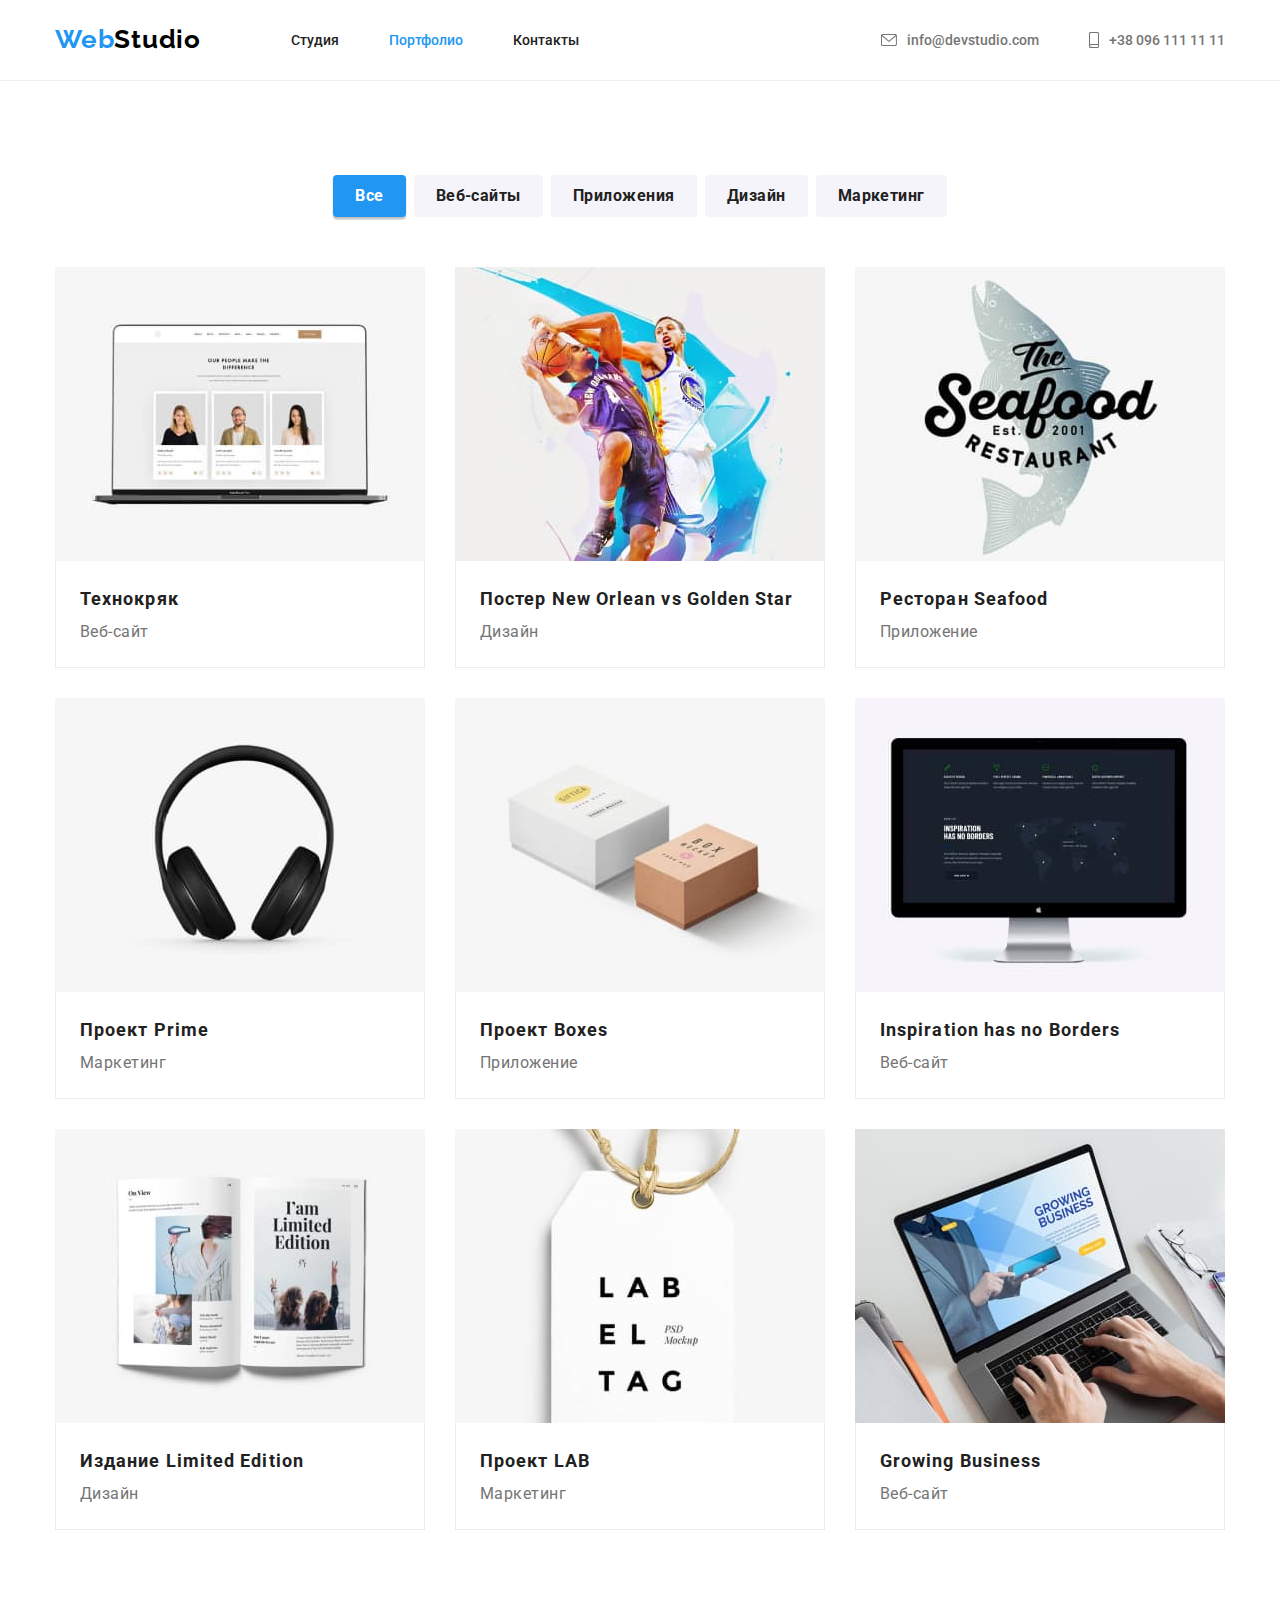
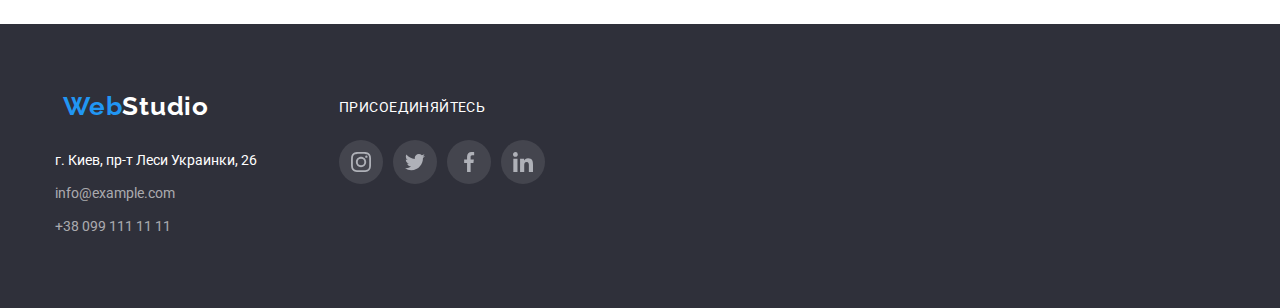
==== commit 54904cf1: "errors fixed, padding, center" ====
--- a/portfolio.html
+++ b/portfolio.html
@@ -19,15 +19,15 @@
                     </div> 
 
                     <ul class="menu">
-                        <li class="link">
+                        <li class="menu-link">
                             <a href="./index.html" >Студия</a>
                         </li>
 
-                        <li class="active">
+                        <li class="menu-link active">
                             <a href="#portfolio">Портфолио</a>
                         </li>
 
-                        <li class="link">
+                        <li class="menu-link">
                             <a href="#contacts">Контакты</a>
                         </li>
                     </ul>                                   
@@ -204,7 +204,7 @@
                 </ul> 
             </address>
             <div class="socialmedia">
-                <h2>присоединяйтесь</h2>
+                <p>присоединяйтесь</p>
                 <ul class="icons-list">
                     <li>
                         <a href="#">
--- a/css/styles.css
+++ b/css/styles.css
@@ -18,8 +18,6 @@
     --icon-color: #afb1b8;
     --footer-icon: rgba(255, 255, 255, 0.1);
     --hero-background: url(../images/background.jpg);
-
-
 }
 /*------Global Styles------*/
 html {
@@ -82,6 +80,7 @@
 
 /*---Logo---*/
 .logo {
+
     display: flex;
     margin-left: 0;
     margin-right: 40px;
@@ -109,21 +108,27 @@
     height: 20px;
 }
 .icons-list {
-    margin-bottom: 30px;    
+    display: inline-flex;
+    margin-bottom: 30px; 
+    
+   
 }
 .icons-list :not(:first-child) {
     margin-left: 10px;
 }
 .icons-list a {
-    padding: 12px;
-}
-
- .icons-list li {
-    display: inline-block;
-    fill: var(--icon-color);
     width: 44px;
     height: 44px;
+    display: flex;
+    align-items: center;
+}
+
+ .icons-list li {
+
+    fill: var(--icon-color);
+ 
     border-radius: 50%;
+
     
  }
  .icons-list li:active,
@@ -132,12 +137,19 @@
      fill: var(--while-color);
    
  }
- 
+ .feature-icon-container {
+     width: 270px;
+     height: 120px;
+     background-color: var(--backgroung-team-color);
+     margin-bottom: 30px;
+     display: flex;
+     align-items: center;
+ }
  
  .feature-icon {
      width: 70px;
      height: 70px;
-     margin: 25px 100px 55px 100px;
+
  }
 
  .header .container { 
@@ -192,22 +204,30 @@
      width: 10px;
      height: 16px;
  }
-.nav a:hover,
-.nav a:focus,
+ .menu-link {
+    display: block;
+    position: relative;   
+}
+.menu-link:hover,
+.menu-link:focus,
 .contacts a:hover,
-.contacts a:focus
+.contacts a:focus,
+.active
  {
     color: var(--pretty-color);
-}
-.active {
-    color: var(--pretty-color);
-}
+
+}
+
+
+
 /*----------Hero Section--------*/
 
 .hero {
     width: 1600px;
     background-image: linear-gradient( to right, rgba(47, 48, 58, 0.4), rgba(47, 48, 58, 0.4) ), url(../images/background.jpg);
     height: 600px;
+    padding-top: 200px;
+    padding-bottom: 200px;
     color: var(--header-color);
     text-align: center;
     font-size: 36px;
@@ -216,7 +236,7 @@
 .hero-content {
     width: 660px;
     color: var(--while-color);
-    padding-top: 106px;
+   
 
 }
 .hero-title {
@@ -239,6 +259,7 @@
     border: 0;
     border-radius: 4px;
     cursor: pointer;
+  
 }
 .sign-in:hover {
     background-color: var(--button-hover);
@@ -352,7 +373,7 @@
     color: var(--icon-color);
     border: 1px solid var(--icon-color);
     border-radius: 4px;
-    
+  
 }
 
 .clients-list a:hover,
@@ -421,21 +442,25 @@
     margin-right: 82px;
    
 }
-.adress-link {
+.adress-link a{
     color: var(--adress-link-color);
-}
+  
+}
+
 .socialmedia {
     margin-left: 0;
-}
-.socialmedia h2 {
+    padding-top: 12px;
+}
+.socialmedia p {
     font-size: 14px;
     text-transform: uppercase;
-    letter-spacing: 0.03em;
-    margin-top: 12px;
+    font-weight: 400;
+    letter-spacing: 0.03em;
     margin-bottom: 20px;
 }
 .socialmedia li {
     background: var(--footer-icon);
+ 
 }
 .adress-link a:hover,
 .adress-link a:focus {
@@ -471,8 +496,10 @@
     color: var(--header-color);
     border: 0;
     border-radius: 4px;
-    cursor: pointer;   
-}
+    cursor: pointer; 
+    
+
+} 
 
 .all,
 button:focus,
@@ -508,13 +535,14 @@
     flex-basis: (100% / 3 - 30px);
     margin-left: var(--card-set-gap);
     margin-top: var(--card-set-gap);
+
 }
 .project:hover {
     box-shadow: 0px 1px 1px
      rgba(0, 0, 0, 0.12),
      0px 4px 4px rgba(0, 0, 0, 0.06), 
      1px 4px 6px rgba(0, 0, 0, 0.16);
-
+    
 }
 .project-title {
     color: var(--header-color);
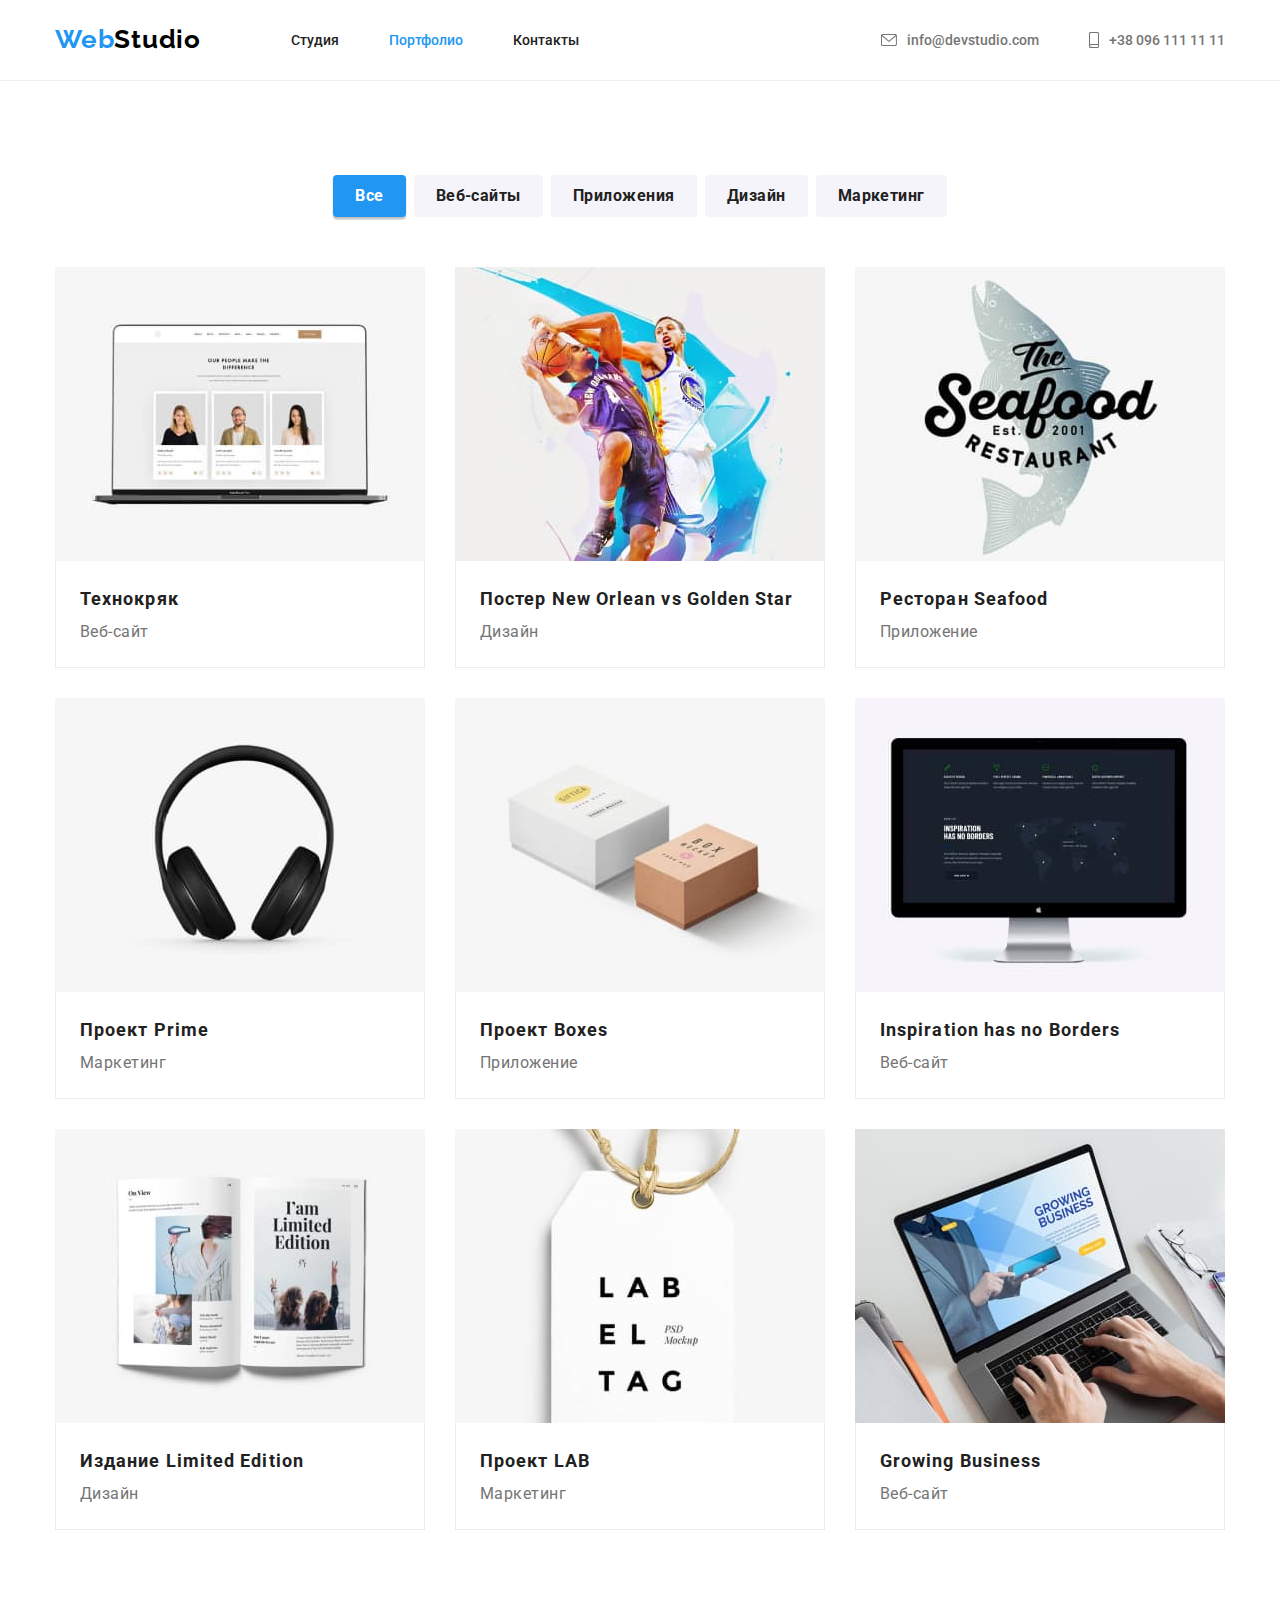
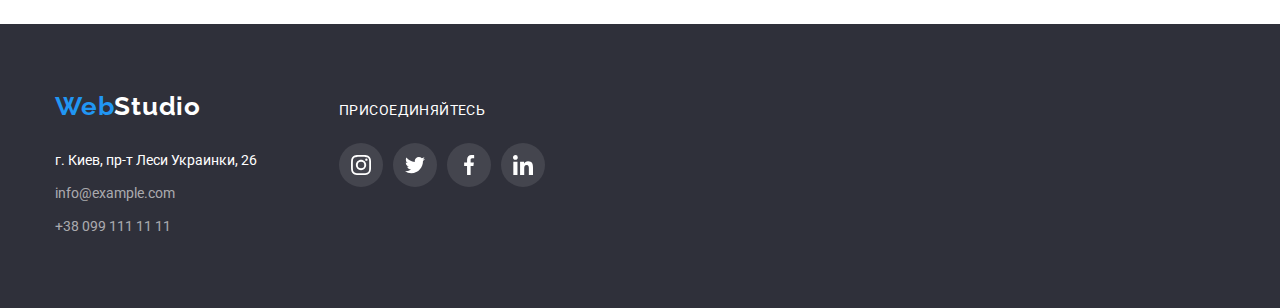
==== commit 7d94699b: "baseline" ====
--- a/portfolio.html
+++ b/portfolio.html
@@ -65,7 +65,8 @@
             
                 <ul class="card-set">
                     <li class="item project">
-                        <div class="card">
+
+                        <a href="#" class="card">
                             <div class="card-thumb">
                                 <img src="./images/techno.jpg" alt="Технокряк">
                             </div>
@@ -74,25 +75,23 @@
                                 <p>Веб-сайт</p> 
                             </div>
                                 
-                        </div>
-                    </li>
-
-                    <li class="item project">
-                        <div class="card">
+                        </a>
+                    </li>
+
+                    <li class="item project">
+                        <a href="#" class="card">
                             <div class="card-thumb">
                                 <img src="./images/neworlean.jpg" alt="Постер New Orlean vs Golden Star">
                             </div>
                             <div class="card-content">
                                 <h2 class="project-title">Постер New Orlean vs Golden Star</h2>
                                 <p>Дизайн</p>
-                            </div>
-                            
-                                                            
-                        </div>
-                    </li>
-
-                    <li class="item project">
-                        <div class="card">
+                            </div>                         
+                        </a>
+                    </li>
+
+                    <li class="item project">
+                        <a href="#" class="card">
                             <div class="card-thumb">
                                 <img src="./images/seafood.jpg" alt="Ресторан Seafood">
                             </div>
@@ -101,11 +100,11 @@
                                 <p>Приложение</p> 
                             </div>
                                                             
-                        </div>
-                    </li>
-
-                    <li class="item project">
-                        <div class="card">
+                        </a>
+                    </li>
+
+                    <li class="item project">
+                        <a href="#" class="card">
                             <div class="card-thumb">
                                 <img src="./images/prime.jpg" alt="Проект Prime">
                             </div>
@@ -114,11 +113,11 @@
                                 <p>Маркетинг</p>
                             </div>
                                                             
-                        </div>
-                    </li>
-
-                    <li class="item project">
-                        <div class="card">
+                        </a>
+                    </li>
+
+                    <li class="item project">
+                        <a href="#" class="card">
                             <div class="card-thumb">
                                 <img src="./images/boxes.jpg" alt="Проект Boxes">
                             </div>
@@ -127,11 +126,11 @@
                                 <p>Приложение</p>
                             </div>
                                                             
-                        </div>
-                    </li>
-
-                    <li class="item project">
-                        <div class="card">
+                        </a>
+                    </li>
+
+                    <li class="item project">
+                        <a href="#" class="card">
                             <div class="card-thumb">
                                 <img src="./images/inspiration.jpg" alt="Inspiration has no Borders">
                             </div>
@@ -140,11 +139,11 @@
                                 <p>Веб-сайт</p>
                             </div>
                                                             
-                        </div>
-                    </li>
-
-                    <li class="item project">
-                        <div class="card">
+                        </a>
+                    </li>
+
+                    <li class="item project">
+                        <a href="#" class="card">
                             <div class="card-thumb">
                                 <img src="./images/limited.jpg" alt="Издание Limited Edition">
                             </div>
@@ -153,11 +152,11 @@
                                 <p>Дизайн</p>
                             </div>
                                                             
-                        </div>
-                    </li>
-
-                    <li class="item project">
-                        <div class="card">
+                        </a>
+                    </li>
+
+                    <li class="item project">
+                        <a href="#" class="card">
                             <div class="card-thumb">
                                 <img src="./images/lab.jpg" alt="Проект LAB">
                             </div>
@@ -166,11 +165,11 @@
                                 <p>Маркетинг</p> 
                             </div>
                                                             
-                        </div>
+                        </a>
                     </li>
                     
                     <li class="item project">
-                        <div class="card">
+                        <a href="#" class="card">
                             <div class="card-thumb">
                                 <img src="./images/business.jpg" alt="Growing Business">
                             </div>
@@ -179,7 +178,7 @@
                                 <p>Веб-сайт</p> 
                             </div>
                                                             
-                        </div>
+                        </a>
                     </li>
             
         
@@ -188,21 +187,27 @@
         </section>
     </main>
     <footer class="footer">
-        <div class="container">
-            <address id="contacts" class="adress"> 
-                <div class="logo"><a href="#" class="web">Web<span class="studio2">Studio</span></a></div>
-                <ul>
-                    <li>
-                        г. Киев, пр-т Леси Украинки, 26
-                    </li>
-                    <li class="adress-link">
-                        <a href="mailto:info@example.com">info@example.com</a>
-                    </li>
-                    <li class="adress-link">
-                        <a href="tel:+380991111111">+38 099 111 11 11</a>
-                    </li>
-                </ul> 
-            </address>
+        <div class="container footer-container">
+            <div class="footer-item">
+                <div class="logo">
+                    <a href="#" class="web">Web<span class="studio2">Studio</span></a>
+                </div>
+
+                <address>                
+                    <ul>
+                        <li>
+                            г. Киев, пр-т Леси Украинки, 26
+                        </li>
+                        <li class="adress-link">
+                            <a href="mailto:info@example.com">info@example.com</a>
+                        </li>
+                        <li class="adress-link">
+                            <a href="tel:+380991111111">+38 099 111 11 11</a>
+                        </li>
+                    </ul> 
+                </address>
+            </div>
+            
             <div class="socialmedia">
                 <p>присоединяйтесь</p>
                 <ul class="icons-list">
--- a/css/styles.css
+++ b/css/styles.css
@@ -59,6 +59,7 @@
 .container {
     width: 1200px;
     padding: 0 15px; 
+    margin: 0 auto;
 
 }
 .section {
@@ -106,35 +107,29 @@
 
     width: 20px;
     height: 20px;
+    fill: currentColor;
 }
 .icons-list {
-    display: inline-flex;
-    margin-bottom: 30px; 
-    
-   
-}
-.icons-list :not(:first-child) {
-    margin-left: 10px;
+    display: inline-flex;      
+}
+.icons-list :not(:last-child) {
+    margin-right: 10px;
 }
 .icons-list a {
     width: 44px;
     height: 44px;
     display: flex;
-    align-items: center;
-}
-
- .icons-list li {
-
-    fill: var(--icon-color);
+    align-items: center;   
+    color: var(--icon-color);
  
     border-radius: 50%;
-
-    
- }
- .icons-list li:active,
- .icons-list li:hover {
+}
+
+
+ .icons-list a:focus,
+ .icons-list a:hover {
      background: var(--pretty-color);
-     fill: var(--while-color);
+     color: var(--while-color);
    
  }
  .feature-icon-container {
@@ -208,8 +203,8 @@
     display: block;
     position: relative;   
 }
-.menu-link:hover,
-.menu-link:focus,
+.menu a:hover,
+.menu a:focus,
 .contacts a:hover,
 .contacts a:focus,
 .active
@@ -261,7 +256,8 @@
     cursor: pointer;
   
 }
-.sign-in:hover {
+.sign-in:hover,
+.sign-in:focus {
     background-color: var(--button-hover);
 }
 
@@ -281,11 +277,13 @@
 }
 .feature {
     width: 270px;
-    margin-left: 0;
     line-height: 1.714;
     letter-spacing: 0.03em;
 }
 
+.feature:not(:last-child) {
+    margin-right: 30px;
+}
 .feature-title {
     font-size: 14px;
     font-weight: bold;
@@ -325,6 +323,11 @@
  }
  .members {
      display: flex;
+    
+   
+ }
+ .members:first-child {
+     margin-left: 0;
  }
 .team-title {
     color: var(--header-color);
@@ -336,12 +339,17 @@
  
 }
 .member {
+    margin-right: 30px;
     background: var(--while-color);
     box-shadow: 0px 1px 3px rgba(0, 0, 0, 0.12),
     0px 1px 1px rgba(0, 0, 0, 0.14), 
     0px 2px 1px rgba(0, 0, 0, 0.2);
     border-radius: 0px 0px 4px 4px;
 }
+.member-item {
+    width: 270px;
+    padding: 30px 32px;
+}
 .member p{
     margin-bottom: 15px;
 }
@@ -349,8 +357,7 @@
     color: var(--header-color);
     font-weight: 500;
     text-align: center;
-    margin-top: 2.3em;
-    margin-bottom: 1em;
+    margin-bottom: 10px;
 } 
 
 /* -------Clients Section----- */
@@ -377,7 +384,7 @@
 }
 
 .clients-list a:hover,
-.clients-list a:active {
+.clients-list a:focus {
     border-color: var(--pretty-color);
     color: var(--pretty-color);
 }
@@ -421,14 +428,22 @@
     color:var(--while-color);
     font-size: 14px;
     line-height: 1.714;
-    padding-bottom: 60px;
-    padding-top: 60px;
-}
-.footer .container {
-    display: flex;
-
-}
-
+    display: flex;
+
+}
+.footer .logo {
+    display: block;
+}
+.footer-container {
+    display: flex;
+    align-items: baseline;
+    padding: 60px 15px;
+
+
+}
+ .footer-item {
+     margin: 0;
+ }
 .footer li {
     margin-bottom: 9px;
 }
@@ -436,10 +451,9 @@
     padding-top: 0;
     margin-bottom: 20px;
 }
-.adress {
+address {
     font-style: normal;
     margin-left: 0;
-    margin-right: 82px;
    
 }
 .adress-link a{
@@ -448,8 +462,8 @@
 }
 
 .socialmedia {
-    margin-left: 0;
-    padding-top: 12px;
+    margin-left: 82px;
+    /* padding-top: 12px; */
 }
 .socialmedia p {
     font-size: 14px;
@@ -458,8 +472,10 @@
     letter-spacing: 0.03em;
     margin-bottom: 20px;
 }
-.socialmedia li {
+.socialmedia a {
+    color: inherit;
     background: var(--footer-icon);
+    
  
 }
 .adress-link a:hover,
@@ -537,7 +553,9 @@
     margin-top: var(--card-set-gap);
 
 }
-.project:hover {
+
+.project a:hover,
+.project a:focus {
     box-shadow: 0px 1px 1px
      rgba(0, 0, 0, 0.12),
      0px 4px 4px rgba(0, 0, 0, 0.06), 
